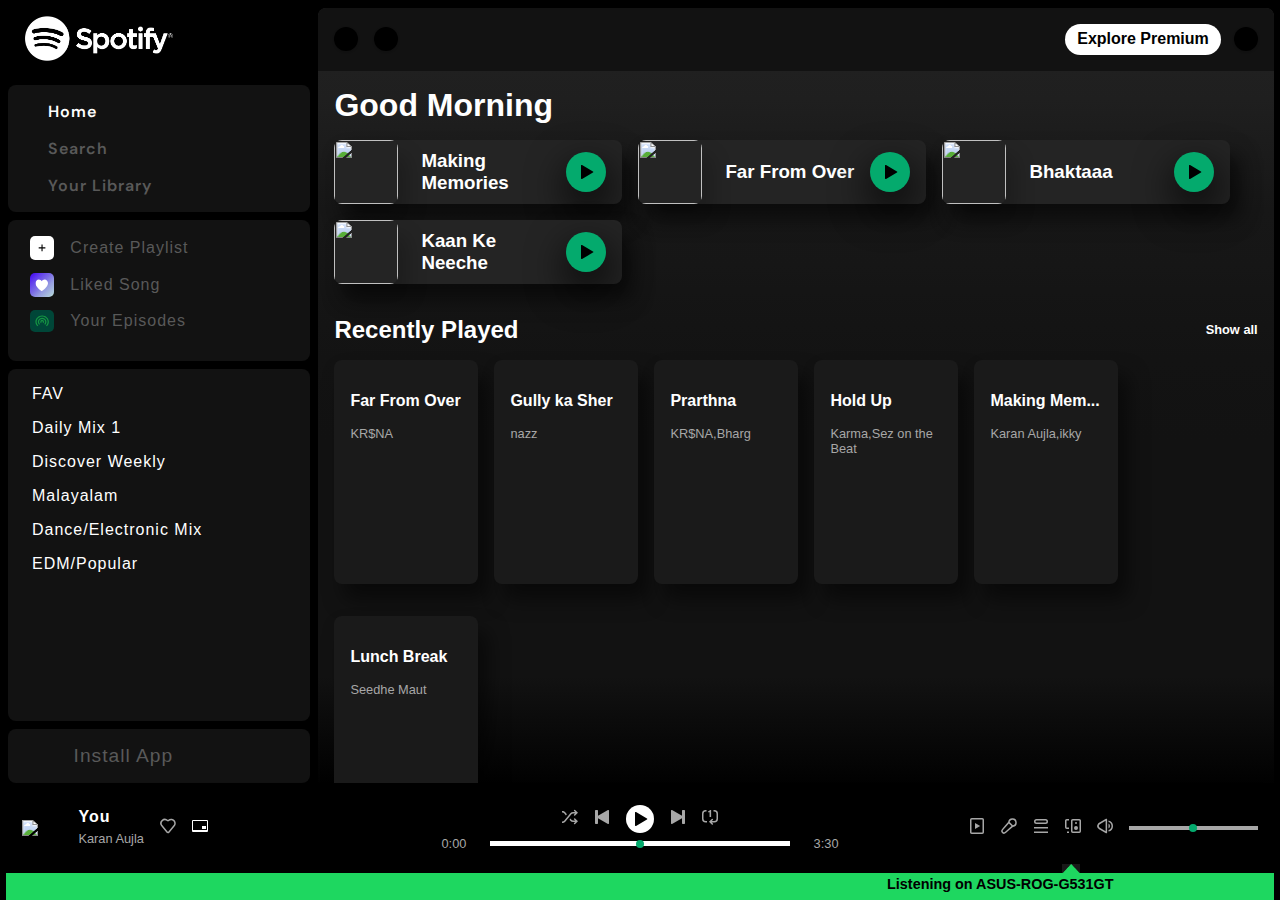
==== index.html @ 7aa8174a "Add files via upload" ====
<!DOCTYPE html>
<html lang="en">
  <head>
    <meta charset="UTF-8" />
    <meta name="viewport" content="width=device-width, initial-scale=1.0" />
    <title>Spotify</title>
    <link rel="stylesheet" href="style.css" />
    <link rel="shortcut icon" href="Spotify_icon.svg.png" type="image/x-icon" />
    <script
      src="https://kit.fontawesome.com/13fd0d938f.js"
      crossorigin="anonymous"
    ></script>
  </head>
  <body>
    <section id="spotify" class="spotify">
      <div class="sidebar">
        <div class="logo-header">
          <img src="Image/spotify_logo.png" alt="logo" class="img logo" />
        </div>

        <div class="box">
          <ul class="links">
            <li class="link">
              <a href="playlist.html"> <i class="fa-solid fa-house fa-xl"></i>home</a>
            </li>
            <li class="link search-link">
              <a href="playlist.html"
                ><i class="fa-solid fa-magnifying-glass fa-xl"></i>Search</a
              >
            </li>
            <li class="link search-link">
              <a href="playlist.html">
                <i class="fa-solid fa-book fa-xl"></i>Your Library</a
              >
            </li>
          </ul>
        </div>

        <div class="box">
          <ul class="links-box-2">
            <li class="link-box-2 search-link">
              <div class="icon-container white">
                <img src="Image/fi-ss-plus-small.svg" alt="" />
              </div>

              <a href="playlist.html">Create Playlist</a>
            </li>
            <li class="link-box-2 search-link">
              <div class="icon-container voilet">
                <img src="Image/fi-ss-heart.svg" alt="" />
              </div>
              <a href="playlist.html">liked song</a>
            </li>
            <li class="link-box-2 search-link">
              <div class="icon-container green">
                <img src="Image/episodes.svg" alt="" />
              </div>
              <a href="playlist.html">Your episodes</a>
            </li>
          </ul>
        </div>

        <div class="fav-container box">
          <div class="fav-content">
            <a href="playlist.html">FAV</a>
          </div>
          <div class="fav-content">
            <a href="playlist.html">Daily Mix 1</a>
          </div>
          <div class="fav-content">
            <a href="playlist.html">Discover Weekly</a>
          </div>
          <div class="fav-content">
            <a href="playlist.html">Malayalam</a>
          </div>
          <div class="fav-content">
            <a href="playlist.html">Dance/Electronic Mix</a>
          </div>
          <div class="fav-content">
            <a href="playlist.html">EDM/Popular</a>
          </div>
        </div>
        <div class=" box search-link">
          <button href="" class="menu">
            <img width="24px" src="./image/install.png" alt="" />

            Install App
          </button>
        </div>
      </div>
      <!-- side bar end -->

      <!-- hero section start -->
      <div class="hero">
        <div class="navbar">
          <div class="angle-icon">
            <button class="circle-btn btn cycle-btn-black">
              <i class="fa-solid fa-angle-left"></i>
            </button>
            <button class="circle-btn btn cycle-btn-black">
              <i class="fa-solid fa-angle-right"></i>
            </button>
          </div>
          <div class="user-container">
            <a href="playlist.html" class="content-btn explore"
              >Explore premium</a
            >
        
            <button class="circle-btn user-btn">
              
              <i class="fa-regular fa-user"></i>
            </button>
          </div>
        </div>
        <div class="scroll-container">
          <div class="container">
            <div class="first-card-header">
              <h2>Good Morning</h2>
            </div>
            <div class="first-card-container">
              <div class="first-card">
                <img
                  src="https://i.scdn.co/image/ab67616d0000b273bb25239324c4e16ae01fda36"
                  alt=""
                  class="first-card-img"
                />
                <h3>Making Memories</h3>
                <button class="first-card-btn">
                  <svg
                    fill="black"
                    role="img"
                    height="16"
                    width="16"
                    aria-hidden="true"
                    viewBox="0 0 16 16"
                    data-encore-id="icon"
                    class="Svg-sc-ytk21e-0 haNxPq"
                  >
                    <path
                      d="M3 1.713a.7.7 0 0 1 1.05-.607l10.89 6.288a.7.7 0 0 1 0 1.212L4.05 14.894A.7.7 0 0 1 3 14.288V1.713z"
                    ></path>
                  </svg>
                </button>
              </div>
              <div class="first-card">
                <img
                  src="https://i.scdn.co/image/ab67616d0000b273843596e5677ecc71fee1c340"
                  alt=""
                  class="first-card-img"
                />
                <h3>Far From Over</h3>
                <button class="first-card-btn">
                  <svg
                    fill="black"
                    role="img"
                    height="16"
                    width="16"
                    aria-hidden="true"
                    viewBox="0 0 16 16"
                    data-encore-id="icon"
                    class="Svg-sc-ytk21e-0 haNxPq"
                  >
                    <path
                      d="M3 1.713a.7.7 0 0 1 1.05-.607l10.89 6.288a.7.7 0 0 1 0 1.212L4.05 14.894A.7.7 0 0 1 3 14.288V1.713z"
                    ></path>
                  </svg>
                </button>
              </div>
              <div class="first-card">
                <img
                  src="	https://i.scdn.co/image/ab6761610000e5eb1a2c3546f7e454cb0cf90ec1"
                  alt=""
                  class="first-card-img"
                />
                <h3>Bhaktaaa</h3>
                <button class="first-card-btn">
                  <svg
                    fill="black"
                    role="img"
                    height="16"
                    width="16"
                    aria-hidden="true"
                    viewBox="0 0 16 16"
                    data-encore-id="icon"
                    class="Svg-sc-ytk21e-0 haNxPq"
                  >
                    <path
                      d="M3 1.713a.7.7 0 0 1 1.05-.607l10.89 6.288a.7.7 0 0 1 0 1.212L4.05 14.894A.7.7 0 0 1 3 14.288V1.713z"
                    ></path>
                  </svg>
                </button>
              </div>
              <div class="first-card">
                <img
                  src="https://i.scdn.co/image/ab67616d0000b273defc63c8c0517c687bd9982b"
                  alt=""
                  class="first-card-img"
                />
                <h3>Kaan Ke Neeche</h3>
                <button class="first-card-btn">
                  <svg
                    fill="black"
                    role="img"
                    height="16"
                    width="16"
                    aria-hidden="true"
                    viewBox="0 0 16 16"
                    data-encore-id="icon"
                    class="Svg-sc-ytk21e-0 haNxPq"
                  >
                    <path
                      d="M3 1.713a.7.7 0 0 1 1.05-.607l10.89 6.288a.7.7 0 0 1 0 1.212L4.05 14.894A.7.7 0 0 1 3 14.288V1.713z"
                    ></path>
                  </svg>
                </button>
              </div>
            </div>
          </div>

          <div class="container">
            <div class="card-header">
              <a href="playlist.html"><h2>Recently Played</h2></a>
              <a href="playlist.html" class="show-all">Show all</a>
            </div>
            <div class="card-container">
              <div class="card">
                <a href="playlist.html" class="play-hover-btn">
                  <svg
                    fill="black"
                    role="img"
                    height="16"
                    width="16"
                    aria-hidden="true"
                    viewBox="0 0 16 16"
                    data-encore-id="icon"
                    class="Svg-sc-ytk21e-0 haNxPq"
                  >
                    <path
                      d="M3 1.713a.7.7 0 0 1 1.05-.607l10.89 6.288a.7.7 0 0 1 0 1.212L4.05 14.894A.7.7 0 0 1 3 14.288V1.713z"
                    ></path>
                  </svg>
                </a>
                <img
                  src="https://i.scdn.co/image/ab67616d00001e02f0416c66a4b8f3309b6e2059"
                  alt=""
                  class="card-image"
                />
                <h3 class="card-title">Far From Over</h3>
                <p class="artist">KR$NA</p>
              </div>
              <div class="card">
                <button class="play-hover-btn">
                  <svg
                    fill="black"
                    role="img"
                    height="16"
                    width="16"
                    aria-hidden="true"
                    viewBox="0 0 16 16"
                    data-encore-id="icon"
                    class="Svg-sc-ytk21e-0 haNxPq"
                  >
                    <path
                      d="M3 1.713a.7.7 0 0 1 1.05-.607l10.89 6.288a.7.7 0 0 1 0 1.212L4.05 14.894A.7.7 0 0 1 3 14.288V1.713z"
                    ></path>
                  </svg>
                </button>
                <img
                  src="https://i.scdn.co/image/ab67616d00001e02fdae924ab30a9300c26ac56d"
                  alt=""
                  class="card-image"
                />
                <h2 class="card-title">Gully ka Sher</h2>
                <p class="artist">nazz</p>
              </div>
              <div class="card">
                <button class="play-hover-btn">
                  <svg
                    fill="black"
                    role="img"
                    height="16"
                    width="16"
                    aria-hidden="true"
                    viewBox="0 0 16 16"
                    data-encore-id="icon"
                    class="Svg-sc-ytk21e-0 haNxPq"
                  >
                    <path
                      d="M3 1.713a.7.7 0 0 1 1.05-.607l10.89 6.288a.7.7 0 0 1 0 1.212L4.05 14.894A.7.7 0 0 1 3 14.288V1.713z"
                    ></path>
                  </svg>
                </button>
                <img
                  src="https://i.scdn.co/image/ab67616d00001e02f0416c66a4b8f3309b6e2059"
                  alt=""
                  class="card-image"
                />
                <h3 class="card-title">Prarthna</h3>
                <p class="artist">KR$NA,Bharg</p>
              </div>
              <div class="card">
                <a href="playlist.html" class="play-hover-btn">
                  <svg
                    fill="black"
                    role="img"
                    height="16"
                    width="16"
                    aria-hidden="true"
                    viewBox="0 0 16 16"
                    data-encore-id="icon"
                    class="Svg-sc-ytk21e-0 haNxPq"
                  >
                    <path
                      d="M3 1.713a.7.7 0 0 1 1.05-.607l10.89 6.288a.7.7 0 0 1 0 1.212L4.05 14.894A.7.7 0 0 1 3 14.288V1.713z"
                    ></path>
                  </svg>
                </a>
                <img
                  src="https://i.scdn.co/image/ab67616d00001e024e6b056dbf4d0d8e2792f66f"
                  alt=""
                  class="card-image"
                />
                <h2 class="card-title">Hold Up</h2>
                <p class="artist">Karma,Sez on the Beat</p>
              </div>
              <div class="card">
                <button class="play-hover-btn">
                  <svg
                    fill="black"
                    role="img"
                    height="16"
                    width="16"
                    aria-hidden="true"
                    viewBox="0 0 16 16"
                    data-encore-id="icon"
                    class="Svg-sc-ytk21e-0 haNxPq"
                  >
                    <path
                      d="M3 1.713a.7.7 0 0 1 1.05-.607l10.89 6.288a.7.7 0 0 1 0 1.212L4.05 14.894A.7.7 0 0 1 3 14.288V1.713z"
                    ></path>
                  </svg>
                </button>
                <img
                  src="https://i.scdn.co/image/ab67616d00001e02bb25239324c4e16ae01fda36"
                  alt=""
                  class="card-image"
                />
                <h3 class="card-title">Making Mem...</h3>
                <p class="artist">Karan Aujla,ikky</p>
              </div>
              <div class="card">
                <a href="playlist.html" class="play-hover-btn">
                  <svg
                    fill="black"
                    role="img"
                    height="16"
                    width="16"
                    aria-hidden="true"
                    viewBox="0 0 16 16"
                    data-encore-id="icon"
                    class="Svg-sc-ytk21e-0 haNxPq"
                  >
                    <path
                      d="M3 1.713a.7.7 0 0 1 1.05-.607l10.89 6.288a.7.7 0 0 1 0 1.212L4.05 14.894A.7.7 0 0 1 3 14.288V1.713z"
                    ></path>
                  </svg>
                </a>
                <img
                  src="https://i.scdn.co/image/ab67616d00001e02b7b544e5241b69574edc814e"
                  alt=""
                  class="card-image"
                />
                <h3 class="card-title">Lunch Break</h3>
                <p class="artist">Seedhe Maut</p>
              </div>
            </div>
          </div>
          <div class="container">
            <div class="card-header">
              <a href="playlist.html"><h2>My Choice</h2></a>
              <a href="playlist.html" class="show-all">Show all</a>
            </div>
            <div class="card-container">
              <div class="card">
                <button class="play-hover-btn">
                  <svg
                    fill="black"
                    role="img"
                    height="16"
                    width="16"
                    aria-hidden="true"
                    viewBox="0 0 16 16"
                    data-encore-id="icon"
                    class="Svg-sc-ytk21e-0 haNxPq"
                  >
                    <path
                      d="M3 1.713a.7.7 0 0 1 1.05-.607l10.89 6.288a.7.7 0 0 1 0 1.212L4.05 14.894A.7.7 0 0 1 3 14.288V1.713z"
                    ></path>
                  </svg>
                </button>
                <img
                  src="https://i.scdn.co/image/ab67616d00001e02defc63c8c0517c687bd9982b"
                  alt=""
                  class="card-image"
                />
                <h2 class="card-title">Kann Ke Nee..</h2>
                <p class="artist">Bhaktaa</p>
              </div>
              <div class="card">
                <button class="play-hover-btn">
                  <svg
                    fill="black"
                    role="img"
                    height="16"
                    width="16"
                    aria-hidden="true"
                    viewBox="0 0 16 16"
                    data-encore-id="icon"
                    class="Svg-sc-ytk21e-0 haNxPq"
                  >
                    <path
                      d="M3 1.713a.7.7 0 0 1 1.05-.607l10.89 6.288a.7.7 0 0 1 0 1.212L4.05 14.894A.7.7 0 0 1 3 14.288V1.713z"
                    ></path>
                  </svg>
                </button>
                <img
                  src="	https://i.scdn.co/image/ab67616d00001e02ee878d700bcacfa6a74cf241"
                  alt=""
                  class="card-image"
                />
                <h2 class="card-title">SUPERVILLIAN</h2>
                <p class="artist">Gravity,Outfly</p>
              </div>
              <div class="card">
                <button class="play-hover-btn">
                  <svg
                    fill="black"
                    role="img"
                    height="16"
                    width="16"
                    aria-hidden="true"
                    viewBox="0 0 16 16"
                    data-encore-id="icon"
                    class="Svg-sc-ytk21e-0 haNxPq"
                  >
                    <path
                      d="M3 1.713a.7.7 0 0 1 1.05-.607l10.89 6.288a.7.7 0 0 1 0 1.212L4.05 14.894A.7.7 0 0 1 3 14.288V1.713z"
                    ></path>
                  </svg>
                </button>
                <img
                  src="https://i.scdn.co/image/ab67616d00001e024e6b056dbf4d0d8e2792f66f"
                  alt=""
                  class="card-image"
                />
                <h2 class="card-title">Hold Up</h2>
                <p class="artist">Karma,Sez on the Beat</p>
              </div>
              <div class="card">
                <button class="play-hover-btn">
                  <svg
                    fill="black"
                    role="img"
                    height="16"
                    width="16"
                    aria-hidden="true"
                    viewBox="0 0 16 16"
                    data-encore-id="icon"
                    class="Svg-sc-ytk21e-0 haNxPq"
                  >
                    <path
                      d="M3 1.713a.7.7 0 0 1 1.05-.607l10.89 6.288a.7.7 0 0 1 0 1.212L4.05 14.894A.7.7 0 0 1 3 14.288V1.713z"
                    ></path>
                  </svg>
                </button>
                <img
                  src="https://i.scdn.co/image/ab67616d00001e02bfea145dbba34d40ab4caa60"
                  alt=""
                  class="card-image"
                />
                <h2 class="card-title">Chemical Re..</h2>
                <p class="artist">Bella</p>
              </div>
              <div class="card">
                <button class="play-hover-btn">
                  <svg
                    fill="black"
                    role="img"
                    height="16"
                    width="16"
                    aria-hidden="true"
                    viewBox="0 0 16 16"
                    data-encore-id="icon"
                    class="Svg-sc-ytk21e-0 haNxPq"
                  >
                    <path
                      d="M3 1.713a.7.7 0 0 1 1.05-.607l10.89 6.288a.7.7 0 0 1 0 1.212L4.05 14.894A.7.7 0 0 1 3 14.288V1.713z"
                    ></path>
                  </svg>
                </button>
                <img
                  src="https://i.scdn.co/image/ab67616d00001e02fdae924ab30a9300c26ac56d"
                  alt=""
                  class="card-image"
                />
                <h2 class="card-title">Gully ka Sher</h2>
                <p class="artist">nazz</p>
              </div>

              <div class="card">
                <button class="play-hover-btn">
                  <svg
                    fill="black"
                    role="img"
                    height="16"
                    width="16"
                    aria-hidden="true"
                    viewBox="0 0 16 16"
                    data-encore-id="icon"
                    class="Svg-sc-ytk21e-0 haNxPq"
                  >
                    <path
                      d="M3 1.713a.7.7 0 0 1 1.05-.607l10.89 6.288a.7.7 0 0 1 0 1.212L4.05 14.894A.7.7 0 0 1 3 14.288V1.713z"
                    ></path>
                  </svg>
                </button>
                <img
                  src="https://i.scdn.co/image/ab67616d00001e02ad8be5758faca40ff7eb7083"
                  alt=""
                  class="card-image"
                />
                <h2 class="card-title">Kalakaar</h2>
                <p class="artist">J Trix, Subspace</p>
              </div>
            </div>
          </div>
          <div class="container">
            <div class="card-header">
              <a href="playlist.html"><h2>Sound of India</h2></a>
              <a href="playlist.html" class="show-all">Show all</a>
            </div>
            <div class="card-container">
              <div class="card">
                <button class="play-hover-btn">
                  <svg
                    fill="black"
                    role="img"
                    height="16"
                    width="16"
                    aria-hidden="true"
                    viewBox="0 0 16 16"
                    data-encore-id="icon"
                    class="Svg-sc-ytk21e-0 haNxPq"
                  >
                    <path
                      d="M3 1.713a.7.7 0 0 1 1.05-.607l10.89 6.288a.7.7 0 0 1 0 1.212L4.05 14.894A.7.7 0 0 1 3 14.288V1.713z"
                    ></path>
                  </svg>
                </button>
                <img
                  src="	https://i.scdn.co/image/ab67706c0000da8436ea3a15c04a4b0821958ceb"
                  alt=""
                  class="card-image"
                />
                <h2 class="card-title">The Sound..</h2>
                <p class="artist">song unites</p>
              </div>
              <div class="card">
                <button class="play-hover-btn">
                  <svg
                    fill="black"
                    role="img"
                    height="16"
                    width="16"
                    aria-hidden="true"
                    viewBox="0 0 16 16"
                    data-encore-id="icon"
                    class="Svg-sc-ytk21e-0 haNxPq"
                  >
                    <path
                      d="M3 1.713a.7.7 0 0 1 1.05-.607l10.89 6.288a.7.7 0 0 1 0 1.212L4.05 14.894A.7.7 0 0 1 3 14.288V1.713z"
                    ></path>
                  </svg>
                </button>
                <img
                  src="https://i.scdn.co/image/ab67706c0000da84ca51e0b1b2526295415ea0f7"
                  alt=""
                  class="card-image"
                />
                <h2 class="card-title">The Sound..</h2>
                <p class="artist">song unites</p>
              </div>
              <div class="card">
                <button class="play-hover-btn">
                  <svg
                    fill="black"
                    role="img"
                    height="16"
                    width="16"
                    aria-hidden="true"
                    viewBox="0 0 16 16"
                    data-encore-id="icon"
                    class="Svg-sc-ytk21e-0 haNxPq"
                  >
                    <path
                      d="M3 1.713a.7.7 0 0 1 1.05-.607l10.89 6.288a.7.7 0 0 1 0 1.212L4.05 14.894A.7.7 0 0 1 3 14.288V1.713z"
                    ></path>
                  </svg>
                </button>
                <img
                  src="https://i.scdn.co/image/ab67706c0000da84fdad3548d41af616a7e8d64c"
                  alt=""
                  class="card-image"
                />
                <h2 class="card-title">The Sound..</h2>
                <p class="artist">song unites</p>
              </div>
              <div class="card">
                <button class="play-hover-btn">
                  <svg
                    fill="black"
                    role="img"
                    height="16"
                    width="16"
                    aria-hidden="true"
                    viewBox="0 0 16 16"
                    data-encore-id="icon"
                    class="Svg-sc-ytk21e-0 haNxPq"
                  >
                    <path
                      d="M3 1.713a.7.7 0 0 1 1.05-.607l10.89 6.288a.7.7 0 0 1 0 1.212L4.05 14.894A.7.7 0 0 1 3 14.288V1.713z"
                    ></path>
                  </svg>
                </button>
                <img
                  src="	https://i.scdn.co/image/ab67706c0000da84d8f01d1da427744c3c74172d"
                  alt=""
                  class="card-image"
                />
                <h2 class="card-title">The Sound..</h2>
                <p class="artist">song unites</p>
              </div>
            </div>
          </div>
          <div class="container">
            <div class="card-header">
              <a href="playlist.html"><h2>Made for You</h2></a>
              <a href="playlist.html" class="show-all">Show all</a>
            </div>
            <div class="card-container">
              <div class="card">
                <button class="play-hover-btn">
                  <svg
                    fill="black"
                    role="img"
                    height="16"
                    width="16"
                    aria-hidden="true"
                    viewBox="0 0 16 16"
                    data-encore-id="icon"
                    class="Svg-sc-ytk21e-0 haNxPq"
                  >
                    <path
                      d="M3 1.713a.7.7 0 0 1 1.05-.607l10.89 6.288a.7.7 0 0 1 0 1.212L4.05 14.894A.7.7 0 0 1 3 14.288V1.713z"
                    ></path>
                  </svg>
                </button>
                <img
                  src="https://i.scdn.co/image/ab67616d00001e02defc63c8c0517c687bd9982b"
                  alt=""
                  class="card-image"
                />
                <h2 class="card-title">Kann Ke Nee..</h2>
                <p class="artist">Bhaktaa</p>
              </div>
              <div class="card">
                <button class="play-hover-btn">
                  <svg
                    fill="black"
                    role="img"
                    height="16"
                    width="16"
                    aria-hidden="true"
                    viewBox="0 0 16 16"
                    data-encore-id="icon"
                    class="Svg-sc-ytk21e-0 haNxPq"
                  >
                    <path
                      d="M3 1.713a.7.7 0 0 1 1.05-.607l10.89 6.288a.7.7 0 0 1 0 1.212L4.05 14.894A.7.7 0 0 1 3 14.288V1.713z"
                    ></path>
                  </svg>
                </button>
                <img
                  src="	https://i.scdn.co/image/ab67616d00001e02ee878d700bcacfa6a74cf241"
                  alt=""
                  class="card-image"
                />
                <h2 class="card-title">SUPERVILLIAN</h2>
                <p class="artist">Gravity,Outfly</p>
              </div>
              <div class="card">
                <button class="play-hover-btn">
                  <svg
                    fill="black"
                    role="img"
                    height="16"
                    width="16"
                    aria-hidden="true"
                    viewBox="0 0 16 16"
                    data-encore-id="icon"
                    class="Svg-sc-ytk21e-0 haNxPq"
                  >
                    <path
                      d="M3 1.713a.7.7 0 0 1 1.05-.607l10.89 6.288a.7.7 0 0 1 0 1.212L4.05 14.894A.7.7 0 0 1 3 14.288V1.713z"
                    ></path>
                  </svg>
                </button>
                <img
                  src="https://i.scdn.co/image/ab67616d00001e024e6b056dbf4d0d8e2792f66f"
                  alt=""
                  class="card-image"
                />
                <h2 class="card-title">Hold Up</h2>
                <p class="artist">Karma,Sez on the Beat</p>
              </div>
              <div class="card">
                <button class="play-hover-btn">
                  <svg
                    fill="black"
                    role="img"
                    height="16"
                    width="16"
                    aria-hidden="true"
                    viewBox="0 0 16 16"
                    data-encore-id="icon"
                    class="Svg-sc-ytk21e-0 haNxPq"
                  >
                    <path
                      d="M3 1.713a.7.7 0 0 1 1.05-.607l10.89 6.288a.7.7 0 0 1 0 1.212L4.05 14.894A.7.7 0 0 1 3 14.288V1.713z"
                    ></path>
                  </svg>
                </button>
                <img
                  src="https://i.scdn.co/image/ab67616d00001e02bfea145dbba34d40ab4caa60"
                  alt=""
                  class="card-image"
                />
                <h2 class="card-title">Chemical Re..</h2>
                <p class="artist">Bella</p>
              </div>
              <div class="card">
                <button class="play-hover-btn">
                  <svg
                    fill="black"
                    role="img"
                    height="16"
                    width="16"
                    aria-hidden="true"
                    viewBox="0 0 16 16"
                    data-encore-id="icon"
                    class="Svg-sc-ytk21e-0 haNxPq"
                  >
                    <path
                      d="M3 1.713a.7.7 0 0 1 1.05-.607l10.89 6.288a.7.7 0 0 1 0 1.212L4.05 14.894A.7.7 0 0 1 3 14.288V1.713z"
                    ></path>
                  </svg>
                </button>
                <img
                  src="https://i.scdn.co/image/ab67616d00001e02fdae924ab30a9300c26ac56d"
                  alt=""
                  class="card-image"
                />
                <h2 class="card-title">Gully ka Sher</h2>
                <p class="artist">nazz</p>
              </div>

              <div class="card">
                <button class="play-hover-btn">
                  <svg
                    fill="black"
                    role="img"
                    height="16"
                    width="16"
                    aria-hidden="true"
                    viewBox="0 0 16 16"
                    data-encore-id="icon"
                    class="Svg-sc-ytk21e-0 haNxPq"
                  >
                    <path
                      d="M3 1.713a.7.7 0 0 1 1.05-.607l10.89 6.288a.7.7 0 0 1 0 1.212L4.05 14.894A.7.7 0 0 1 3 14.288V1.713z"
                    ></path>
                  </svg>
                </button>
                <img
                  src="https://i.scdn.co/image/ab67616d00001e02ad8be5758faca40ff7eb7083"
                  alt=""
                  class="card-image"
                />
                <h2 class="card-title">Kalakaar</h2>
                <p class="artist">J Trix, Subspace</p>
              </div>
            </div>
          </div>
          <div class="container">
            <div class="card-header">
              <a href="playlist.html"><h2>Episodes for you</h2></a>
              <a href="playlist.html" class="show-all">Show all</a>
            </div>
            <div class="card-container">
              <div class="card">
                <button class="play-hover-btn">
                  <svg
                    fill="black"
                    role="img"
                    height="16"
                    width="16"
                    aria-hidden="true"
                    viewBox="0 0 16 16"
                    data-encore-id="icon"
                    class="Svg-sc-ytk21e-0 haNxPq"
                  >
                    <path
                      d="M3 1.713a.7.7 0 0 1 1.05-.607l10.89 6.288a.7.7 0 0 1 0 1.212L4.05 14.894A.7.7 0 0 1 3 14.288V1.713z"
                    ></path>
                  </svg>
                </button>
                <img
                  src="https://i.scdn.co/image/ab67656300005f1fbdd7c8b8824119b06c42ca63"
                  alt=""
                  class="card-image"
                />
                <h2 class="card-title">SHRIMAD BH..</h2>
                <p class="artist">Jul 2021</p>
              </div>
              <div class="card">
                <button class="play-hover-btn">
                  <svg
                    fill="black"
                    role="img"
                    height="16"
                    width="16"
                    aria-hidden="true"
                    viewBox="0 0 16 16"
                    data-encore-id="icon"
                    class="Svg-sc-ytk21e-0 haNxPq"
                  >
                    <path
                      d="M3 1.713a.7.7 0 0 1 1.05-.607l10.89 6.288a.7.7 0 0 1 0 1.212L4.05 14.894A.7.7 0 0 1 3 14.288V1.713z"
                    ></path>
                  </svg>
                </button>
                <img
                  src="https://i.scdn.co/image/ab67656300005f1f36dbb0b2d65004488fcc322f"
                  alt=""
                  class="card-image"
                />
                <h2 class="card-title">MAHABHARAT..</h2>
                <p class="artist">Jul 2021</p>
              </div>
              <div class="card">
                <button class="play-hover-btn">
                  <svg
                    fill="black"
                    role="img"
                    height="16"
                    width="16"
                    aria-hidden="true"
                    viewBox="0 0 16 16"
                    data-encore-id="icon"
                    class="Svg-sc-ytk21e-0 haNxPq"
                  >
                    <path
                      d="M3 1.713a.7.7 0 0 1 1.05-.607l10.89 6.288a.7.7 0 0 1 0 1.212L4.05 14.894A.7.7 0 0 1 3 14.288V1.713z"
                    ></path>
                  </svg>
                </button>
                <img
                  src="	https://i.scdn.co/image/ab67656300005f1ff1673ed0ad264b0914cf3f7d"
                  alt=""
                  class="card-image"
                />
                <h2 class="card-title">BHAGVAT GE..</h2>
                <p class="artist">Jul 2021</p>
              </div>
              <div class="card">
                <button class="play-hover-btn">
                  <svg
                    fill="black"
                    role="img"
                    height="16"
                    width="16"
                    aria-hidden="true"
                    viewBox="0 0 16 16"
                    data-encore-id="icon"
                    class="Svg-sc-ytk21e-0 haNxPq"
                  >
                    <path
                      d="M3 1.713a.7.7 0 0 1 1.05-.607l10.89 6.288a.7.7 0 0 1 0 1.212L4.05 14.894A.7.7 0 0 1 3 14.288V1.713z"
                    ></path>
                  </svg>
                </button>
                <img
                  src="https://i.scdn.co/image/ab67656300005f1fe473fa1c42abe77c744027d1"
                  alt=""
                  class="card-image"
                />
                <h2 class="card-title">EKANTRIK..</h2>
                <p class="artist">Jul 2021</p>
              </div>
              <div class="card">
                <button class="play-hover-btn">
                  <svg
                    fill="black"
                    role="img"
                    height="16"
                    width="16"
                    aria-hidden="true"
                    viewBox="0 0 16 16"
                    data-encore-id="icon"
                    class="Svg-sc-ytk21e-0 haNxPq"
                  >
                    <path
                      d="M3 1.713a.7.7 0 0 1 1.05-.607l10.89 6.288a.7.7 0 0 1 0 1.212L4.05 14.894A.7.7 0 0 1 3 14.288V1.713z"
                    ></path>
                  </svg>
                </button>
                <img
                  src="https://i.scdn.co/image/ab67656300005f1f111f682e3535560f86a8eaa3"
                  alt=""
                  class="card-image"
                />
                <h2 class="card-title">THE EAST IN..</h2>
                <p class="artist">Jul 2021</p>
              </div>
              <div class="card">
                <button class="play-hover-btn">
                  <svg
                    fill="black"
                    role="img"
                    height="16"
                    width="16"
                    aria-hidden="true"
                    viewBox="0 0 16 16"
                    data-encore-id="icon"
                    class="Svg-sc-ytk21e-0 haNxPq"
                  >
                    <path
                      d="M3 1.713a.7.7 0 0 1 1.05-.607l10.89 6.288a.7.7 0 0 1 0 1.212L4.05 14.894A.7.7 0 0 1 3 14.288V1.713z"
                    ></path>
                  </svg>
                </button>
                <img
                  src="https://i.scdn.co/image/ab67656300005f1fbdd7c8b8824119b06c42ca63"
                  alt=""
                  class="card-image"
                />
                <h2 class="card-title">#2018 NEW..</h2>
                <p class="artist">Jul 2021</p>
              </div>
            </div>
          </div>
          <div class="container">
            <div class="card-header">
              <a href="playlist.html"><h2>Top Featured Playlist</h2></a>
              <a href="playlist.html" class="show-all">Show all</a>
            </div>
            <div class="card-container">
              <div class="card">
                <button class="play-hover-btn">
                  <svg
                    fill="black"
                    role="img"
                    height="16"
                    width="16"
                    aria-hidden="true"
                    viewBox="0 0 16 16"
                    data-encore-id="icon"
                    class="Svg-sc-ytk21e-0 haNxPq"
                  >
                    <path
                      d="M3 1.713a.7.7 0 0 1 1.05-.607l10.89 6.288a.7.7 0 0 1 0 1.212L4.05 14.894A.7.7 0 0 1 3 14.288V1.713z"
                    ></path>
                  </svg>
                </button>
                <img
                  src="https://charts-images.scdn.co/assets/locale_en/regional/weekly/region_global_default.jpg"
                  alt=""
                  class="card-image"
                />
                <h2 class="card-title">Top Songs-Gl..</h2>
                <p class="artist">Weekly update</p>
              </div>
              <div class="card">
                <button class="play-hover-btn">
                  <svg
                    fill="black"
                    role="img"
                    height="16"
                    width="16"
                    aria-hidden="true"
                    viewBox="0 0 16 16"
                    data-encore-id="icon"
                    class="Svg-sc-ytk21e-0 haNxPq"
                  >
                    <path
                      d="M3 1.713a.7.7 0 0 1 1.05-.607l10.89 6.288a.7.7 0 0 1 0 1.212L4.05 14.894A.7.7 0 0 1 3 14.288V1.713z"
                    ></path>
                  </svg>
                </button>
                <img
                  src="	https://charts-images.scdn.co/assets/locale_en/regional/weekly/region_in_default.jpg"
                  alt=""
                  class="card-image"
                />
                <h2 class="card-title">Top Songs In..</h2>
                <p class="artist">Weekly updates</p>
              </div>
              <div class="card">
                <button class="play-hover-btn">
                  <svg
                    fill="black"
                    role="img"
                    height="16"
                    width="16"
                    aria-hidden="true"
                    viewBox="0 0 16 16"
                    data-encore-id="icon"
                    class="Svg-sc-ytk21e-0 haNxPq"
                  >
                    <path
                      d="M3 1.713a.7.7 0 0 1 1.05-.607l10.89 6.288a.7.7 0 0 1 0 1.212L4.05 14.894A.7.7 0 0 1 3 14.288V1.713z"
                    ></path>
                  </svg>
                </button>
                <img
                  src="https://charts-images.scdn.co/assets/locale_en/regional/daily/region_global_default.jpg"
                  alt=""
                  class="card-image"
                />
                <h2 class="card-title">Top-50-GL..</h2>
                <p class="artist">Weekly updates</p>
              </div>
              <div class="card">
                <button class="play-hover-btn">
                  <svg
                    fill="black"
                    role="img"
                    height="16"
                    width="16"
                    aria-hidden="true"
                    viewBox="0 0 16 16"
                    data-encore-id="icon"
                    class="Svg-sc-ytk21e-0 haNxPq"
                  >
                    <path
                      d="M3 1.713a.7.7 0 0 1 1.05-.607l10.89 6.288a.7.7 0 0 1 0 1.212L4.05 14.894A.7.7 0 0 1 3 14.288V1.713z"
                    ></path>
                  </svg>
                </button>
                <img
                  src="https://charts-images.scdn.co/assets/locale_en/regional/daily/region_in_default.jpg"
                  alt=""
                  class="card-image"
                />
                <h2 class="card-title">Top India..</h2>
                <p class="artist">Weekly updates</p>
              </div>
              <div class="card">
                <button class="play-hover-btn">
                  <svg
                    fill="black"
                    role="img"
                    height="16"
                    width="16"
                    aria-hidden="true"
                    viewBox="0 0 16 16"
                    data-encore-id="icon"
                    class="Svg-sc-ytk21e-0 haNxPq"
                  >
                    <path
                      d="M3 1.713a.7.7 0 0 1 1.05-.607l10.89 6.288a.7.7 0 0 1 0 1.212L4.05 14.894A.7.7 0 0 1 3 14.288V1.713z"
                    ></path>
                  </svg>
                </button>
                <img
                  src="https://charts-images.scdn.co/assets/locale_en/viral/daily/region_global_default.jpg"
                  alt=""
                  class="card-image"
                />
                <h2 class="card-title">Viral 50</h2>
                <p class="artist">weekly update</p>
              </div>

              <div class="card">
                <button class="play-hover-btn">
                  <svg
                    fill="black"
                    role="img"
                    height="16"
                    width="16"
                    aria-hidden="true"
                    viewBox="0 0 16 16"
                    data-encore-id="icon"
                    class="Svg-sc-ytk21e-0 haNxPq"
                  >
                    <path
                      d="M3 1.713a.7.7 0 0 1 1.05-.607l10.89 6.288a.7.7 0 0 1 0 1.212L4.05 14.894A.7.7 0 0 1 3 14.288V1.713z"
                    ></path>
                  </svg>
                </button>
                <img
                  src="https://charts-images.scdn.co/assets/locale_en/viral/daily/region_in_default.jpg"
                  alt=""
                  class="card-image"
                />
                <h2 class="card-title">Viral-india</h2>
                <p class="artist">Weekly updates</p>
              </div>
            </div>
          </div>

          <footer id="footer">
            <div class="about-container">
              <div class="foot-container">
                <h5>Company</h5>
                <a href="playlist.html">About</a>
                <a href="playlist.html">Jobs</a>
                <a href="playlist.html">For the Records</a>
              </div>
              <div class="foot-container">
                <h5>Communities</h5>
                <a href="playlist.html">For artist</a>
                <a href="playlist.html">Developer</a>
                <a href="playlist.html">Advertising</a>
                <a href="playlist.html">investors</a>
                <a href="playlist.html">Vendors</a>
              </div>
              <div class="foot-container">
                <h5>Useful links</h5>
                <a href="">Supports</a>
                <a href="playlist.html">Free mobile App</a>
              </div>
            </div>

            <div class="link-container">
              <a href="https://instagram.com/spotify" class="circle-btn btn link-btn">
                <i class="fa-brands fa-instagram"></i>
              </a>
              <a href="https://twitter.com/spotify" class="circle-btn btn link-btn">
                <i class="fa-brands fa-x-twitter"></i>
              </a>
              <a href="https://www.facebook.com/Spotify" class="circle-btn btn link-btn">
                <i class="fa-brands fa-facebook"></i>
              </a>
            </div>
          </footer>
          <hr />
          <div class="cookies">
            <div class="footer-link">
              <a href="">Legal</a>
              <a href="playlist.html">privacy Center</a>
              <a href="playlist.html">privacy Policy</a>
              <a href="playlist.html">Cookies</a>
              <a href="playlist.html">About Ads</a>
              <a href="playlist.html">Accessibility</a>
            </div>

            <div class="copyright">© 2023 Spotify AB</div>
          </div>
        </div>

      </div>
    </section>

    <div class="responsive-player">
      <div class="player">
        <div class="song-detail">
          <div class="current-playing-image">
            <img
              src="https://i.scdn.co/image/ab67616d00004851bb25239324c4e16ae01fda36"
            />
            <button class="circle-btn album-btn">
              <i class="fa-solid fa-angle-right"></i>
            </button>
          </div>
          <div class="cur-song">
            <h4>you</h4>
            <p>Karan Aujla</p>
          </div>

          <div class="cur-song-icon">
            <span>
              <svg
                role="img"
                height="16"
                width="16"
                aria-hidden="true"
                viewBox="0 0 16 16"
                data-encore-id="icon"
                class="Svg-sc-ytk21e-0 haNxPq"
                fill="white"
              >
                <path
                  d="M1.69 2A4.582 4.582 0 0 1 8 2.023 4.583 4.583 0 0 1 11.88.817h.002a4.618 4.618 0 0 1 3.782 3.65v.003a4.543 4.543 0 0 1-1.011 3.84L9.35 14.629a1.765 1.765 0 0 1-2.093.464 1.762 1.762 0 0 1-.605-.463L1.348 8.309A4.582 4.582 0 0 1 1.689 2zm3.158.252A3.082 3.082 0 0 0 2.49 7.337l.005.005L7.8 13.664a.264.264 0 0 0 .311.069.262.262 0 0 0 .09-.069l5.312-6.33a3.043 3.043 0 0 0 .68-2.573 3.118 3.118 0 0 0-2.551-2.463 3.079 3.079 0 0 0-2.612.816l-.007.007a1.501 1.501 0 0 1-2.045 0l-.009-.008a3.082 3.082 0 0 0-2.121-.861z"
                ></path>
              </svg>
            </span>
            <span class="d-none-r">
              <svg width="16" height="16" xmlns="http://www.w3.org/2000/svg">
                <g fill="currentColor" fill-rule="evenodd">
                  <path
                    d="M1 3v9h14V3H1zm0-1h14a1 1 0 0 1 1 1v10a1 1 0 0 1-1 1H1a1 1 0 0 1-1-1V3a1 1 0 0 1 1-1z"
                    fill-rule="nonzero"
                  ></path>
                  <path d="M10 8h4v3h-4z"></path>
                </g>
              </svg>
            </span>
          </div>
        </div>

        <div class="player-fun">
          <div class="play-pause">
            <button class="suffle d-none-r">
              <svg
                role="img"
                height="16"
                width="16"
                aria-hidden="true"
                viewBox="0 0 16 16"
                data-encore-id="icon"
                class="Svg-sc-ytk21e-0 haNxPq"
              >
                <path
                  d="M13.151.922a.75.75 0 1 0-1.06 1.06L13.109 3H11.16a3.75 3.75 0 0 0-2.873 1.34l-6.173 7.356A2.25 2.25 0 0 1 .39 12.5H0V14h.391a3.75 3.75 0 0 0 2.873-1.34l6.173-7.356a2.25 2.25 0 0 1 1.724-.804h1.947l-1.017 1.018a.75.75 0 0 0 1.06 1.06L15.98 3.75 13.15.922zM.391 3.5H0V2h.391c1.109 0 2.16.49 2.873 1.34L4.89 5.277l-.979 1.167-1.796-2.14A2.25 2.25 0 0 0 .39 3.5z"
                ></path>
                <path
                  d="m7.5 10.723.98-1.167.957 1.14a2.25 2.25 0 0 0 1.724.804h1.947l-1.017-1.018a.75.75 0 1 1 1.06-1.06l2.829 2.828-2.829 2.828a.75.75 0 1 1-1.06-1.06L13.109 13H11.16a3.75 3.75 0 0 1-2.873-1.34l-.787-.938z"
                ></path>
              </svg>
            </button>
            <button class="prev d-none-r">
              <svg
                role="img"
                height="16"
                width="16"
                aria-hidden="true"
                viewBox="0 0 16 16"
                data-encore-id="icon"
                class="Svg-sc-ytk21e-0 haNxPq"
              >
                <path
                  d="M3.3 1a.7.7 0 0 1 .7.7v5.15l9.95-5.744a.7.7 0 0 1 1.05.606v12.575a.7.7 0 0 1-1.05.607L4 9.149V14.3a.7.7 0 0 1-.7.7H1.7a.7.7 0 0 1-.7-.7V1.7a.7.7 0 0 1 .7-.7h1.6z"
                ></path>
              </svg>
            </button>
            <button class="play">
              <svg
                role="img"
                height="16"
                width="16"
                aria-hidden="true"
                viewBox="0 0 16 16"
                data-encore-id="icon"
                class="Svg-sc-ytk21e-0 haNxPq"
              >
                <path
                  d="M3 1.713a.7.7 0 0 1 1.05-.607l10.89 6.288a.7.7 0 0 1 0 1.212L4.05 14.894A.7.7 0 0 1 3 14.288V1.713z"
                ></path>
              </svg>
            </button>
            <button class="next d-none-r">
              <svg
                role="img"
                height="16"
                width="16"
                aria-hidden="true"
                viewBox="0 0 16 16"
                data-encore-id="icon"
                class="Svg-sc-ytk21e-0 haNxPq"
              >
                <path
                  d="M12.7 1a.7.7 0 0 0-.7.7v5.15L2.05 1.107A.7.7 0 0 0 1 1.712v12.575a.7.7 0 0 0 1.05.607L12 9.149V14.3a.7.7 0 0 0 .7.7h1.6a.7.7 0 0 0 .7-.7V1.7a.7.7 0 0 0-.7-.7h-1.6z"
                ></path>
              </svg>
            </button>
            <button class="repeat d-none-r">
              <svg
                role="img"
                height="16"
                width="16"
                aria-hidden="true"
                viewBox="0 0 16 16"
                data-encore-id="icon"
                class="Svg-sc-ytk21e-0 haNxPq"
              >
                <path
                  d="M0 4.75A3.75 3.75 0 0 1 3.75 1h.75v1.5h-.75A2.25 2.25 0 0 0 1.5 4.75v5A2.25 2.25 0 0 0 3.75 12H5v1.5H3.75A3.75 3.75 0 0 1 0 9.75v-5zM12.25 2.5h-.75V1h.75A3.75 3.75 0 0 1 16 4.75v5a3.75 3.75 0 0 1-3.75 3.75H9.81l1.018 1.018a.75.75 0 1 1-1.06 1.06L6.939 12.75l2.829-2.828a.75.75 0 1 1 1.06 1.06L9.811 12h2.439a2.25 2.25 0 0 0 2.25-2.25v-5a2.25 2.25 0 0 0-2.25-2.25z"
                ></path>
                <path
                  d="M9.12 8V1H7.787c-.128.72-.76 1.293-1.787 1.313V3.36h1.57V8h1.55z"
                ></path>
              </svg>
            </button>
          </div>
          <div class="play-time d-none-r">
            <p>0:00</p>
            <input type="range" class="time-range" />
            <p>3:30</p>
          </div>
        </div>

        <div class="extra-fun d-none-r">
          <span>
            <svg
              role="img"
              height="16"
              width="16"
              aria-hidden="true"
              viewBox="0 0 16 16"
              data-encore-id="icon"
              class="Svg-sc-ytk21e-0 haNxPq"
            >
              <path d="M11.196 8 6 5v6l5.196-3z"></path>
              <path
                d="M15.002 1.75A1.75 1.75 0 0 0 13.252 0h-10.5a1.75 1.75 0 0 0-1.75 1.75v12.5c0 .966.783 1.75 1.75 1.75h10.5a1.75 1.75 0 0 0 1.75-1.75V1.75zm-1.75-.25a.25.25 0 0 1 .25.25v12.5a.25.25 0 0 1-.25.25h-10.5a.25.25 0 0 1-.25-.25V1.75a.25.25 0 0 1 .25-.25h10.5z"
              ></path>
            </svg>
          </span>
          <span>
            <svg
              role="img"
              height="16"
              width="16"
              aria-hidden="true"
              viewBox="0 0 16 16"
              data-encore-id="icon"
              class="Svg-sc-ytk21e-0 haNxPq"
            >
              <path
                d="M13.426 2.574a2.831 2.831 0 0 0-4.797 1.55l3.247 3.247a2.831 2.831 0 0 0 1.55-4.797zM10.5 8.118l-2.619-2.62A63303.13 63303.13 0 0 0 4.74 9.075L2.065 12.12a1.287 1.287 0 0 0 1.816 1.816l3.06-2.688 3.56-3.129zM7.12 4.094a4.331 4.331 0 1 1 4.786 4.786l-3.974 3.493-3.06 2.689a2.787 2.787 0 0 1-3.933-3.933l2.676-3.045 3.505-3.99z"
              ></path>
            </svg>
          </span>
          <span>
            <svg
              role="img"
              height="16"
              width="16"
              aria-hidden="true"
              viewBox="0 0 16 16"
              data-encore-id="icon"
              class="Svg-sc-ytk21e-0 haNxPq"
            >
              <path
                d="M15 15H1v-1.5h14V15zm0-4.5H1V9h14v1.5zm-14-7A2.5 2.5 0 0 1 3.5 1h9a2.5 2.5 0 0 1 0 5h-9A2.5 2.5 0 0 1 1 3.5zm2.5-1a1 1 0 0 0 0 2h9a1 1 0 1 0 0-2h-9z"
              ></path>
            </svg>
          </span>
          <span>
            <svg
              role="presentation"
              height="16"
              width="16"
              aria-hidden="true"
              class="Svg-sc-ytk21e-0 haNxPq"
              viewBox="0 0 16 16"
              data-encore-id="icon"
            >
              <path
                d="M6 2.75C6 1.784 6.784 1 7.75 1h6.5c.966 0 1.75.784 1.75 1.75v10.5A1.75 1.75 0 0 1 14.25 15h-6.5A1.75 1.75 0 0 1 6 13.25V2.75zm1.75-.25a.25.25 0 0 0-.25.25v10.5c0 .138.112.25.25.25h6.5a.25.25 0 0 0 .25-.25V2.75a.25.25 0 0 0-.25-.25h-6.5zm-6 0a.25.25 0 0 0-.25.25v6.5c0 .138.112.25.25.25H4V11H1.75A1.75 1.75 0 0 1 0 9.25v-6.5C0 1.784.784 1 1.75 1H4v1.5H1.75zM4 15H2v-1.5h2V15z"
              ></path>
              <path
                d="M13 10a2 2 0 1 1-4 0 2 2 0 0 1 4 0zm-1-5a1 1 0 1 1-2 0 1 1 0 0 1 2 0z"
              ></path>
            </svg>
          </span>
          <span>
            <svg
              role="presentation"
              height="16"
              width="16"
              aria-hidden="true"
              aria-label="Volume high"
              id="volume-icon"
              viewBox="0 0 16 16"
              data-encore-id="icon"
              class="Svg-sc-ytk21e-0 haNxPq"
            >
              <path
                d="M9.741.85a.75.75 0 0 1 .375.65v13a.75.75 0 0 1-1.125.65l-6.925-4a3.642 3.642 0 0 1-1.33-4.967 3.639 3.639 0 0 1 1.33-1.332l6.925-4a.75.75 0 0 1 .75 0zm-6.924 5.3a2.139 2.139 0 0 0 0 3.7l5.8 3.35V2.8l-5.8 3.35zm8.683 4.29V5.56a2.75 2.75 0 0 1 0 4.88z"
              ></path>
              <path
                d="M11.5 13.614a5.752 5.752 0 0 0 0-11.228v1.55a4.252 4.252 0 0 1 0 8.127v1.55z"
              ></path>
            </svg>
          </span>
          <input type="range" class="audio"/>
        </div>
      </div>

      <img class="green-arrow" src="./Image/greenarrow.png" alt="">
      <div class="responsive-menu">
        <div class="responsive-menu-box link">
          <a href="playlist.html"><i class="fa-solid fa-house fa-xl"></i></a>
        </div>
        <div class="responsive-menu-box link search-link">
          <a href="playlist.html"><i class="fa-solid fa-magnifying-glass fa-xl"></i></a>
        </div>
        <div class="responsive-menu-box link search-link">
          <a href="playlist.html"><i class="fa-solid fa-book fa-xl"></i></a>
        </div>
      </div>

      <div class="green-notice">
        <img src="Icons/speaker-black.png" alt="" />
        <h2>Listening on ASUS-ROG-G531GT</h2>
      </div>
      
    </div>
  </div>
  </body>
</html>
---- style.css ----
@import url('https://fonts.googleapis.com/css2?family=DM+Sans:opsz,wght@9..40,200;9..40,300;9..40,500&family=Roboto+Condensed&family=Roboto:wght@100;300;400&display=swap');
*,
::after,
::before {
  box-sizing: border-box;
  margin: 0;
  padding: 0;
}

/* @import url('https://fonts.googleapis.com/css?family=Cabin:400|Spline+Sans+Mono:400'); */

:root {
  --text-base: #fff;
  --text-subdued: #a7a7a7;
  --body-backgroundColor: #000;
  --card-background: #242424;
  --container-background: #121212;
  --borderRadius: 8px;
  --font-family: 'DM Sans';

  --red-light: #f8d7da;
  --red-dark: #842029;
  --green-light: #d1e7dd;
  --green-dark: #0f5132;

  --headingFont: 'Spline Sans Mono', monospace;
  --bodyFont: 'Cabin', sans-serif;
  --smallTextFont: 0.7em;

  /* rest of the vars */

  --letterSpacing: 1px;
  --transition: 0.5s ease-in-out all;
  /* max-width: 1120px; */
  --fixed-width: 600px;
  /* box shadow */
  --shadow-sm: 0 1px 2px 0 rgb(0 0 0 / 0.05);
  --shadow: 0 4px 6px -1px rgb(0 0 0 / 0.1), 0 2px 4px -2px rgb(0 0 0 / 0.1);
  --shadow-md: 0 1px 3px 0 rgb(0 0 0 / 0.1), 0 1px 2px -1px rgb(0 0 0 / 0.1);
  --shadow-lg: 0 10px 15px -3px rgb(0 0 0 / 0.1),
    0 4px 6px -4px rgb(0 0 0 / 0.1);
  --shadow-xl: 0 20px 25px -5px rgb(0 0 0 / 0.1),
    0 8px 10px -6px rgb(0 0 0 / 0.1);
  --shadow-inner: inset 0 2px 4px 0 rgb(0 0 0 / 0.05);
}

a {
  text-decoration: none;
}
button{
  cursor: pointer;
}
ul {
  list-style-type: none;
  padding: 0;
}

img {
  width: 100%;
  display: block;
  object-fit: cover;
}

.icon {
  width: 1rem;
}
body,html {
   background: var(--body-backgroundColor);
  font-family: var(--bodyFont);
  height:100%;
  display:flex;
  flex-direction:column;
  overflow:hidden;
}

.spotify {
  flex:1;
   display:flex;
   overflow:hidden;
}
.hero {
    flex:.75;
    display:flex;
    flex-direction:column;
    overflow-y:auto;
    height: 87vh;
    margin-right:.4rem;
    border-radius: var(--borderRadius);
    background: linear-gradient(
    180deg,
    #222 0%,
    #1f1f1f 11.64%,
    #171717 25.66%,
    #161616 32.94%,
    #151515 35.98%,
    #131313 44.89%,
    #121212 55.22%,
    #121212 75.34%,
    #121212 85.45%,
    rgba(18, 18, 18, 0) 100%
  );
  margin-top:0.5rem;
}
.scroll-container{
  flex: 1;
  display:flex;
  flex-direction:column;
  
  overflow-y:auto;
  border-radius: var(--borderRadius);
}

.sidebar {
  flex:.25;
  min-width: 13rem;
  height: 87vh;

  display: flex;
  flex-direction: column;
  align-items: center;
 
  overflow-y: auto;
}

.logo-header {
  width: 95%;
  display: flex;
  align-items: center;
  padding: 1rem 0;
  border-radius: var(--borderRadius);
}
.logo {
  width: 150px;
  margin-left: 1rem;
}

.box {
  width: 95%;
  background: var(--container-background);
  margin-top: 0.5rem;
  border-radius: var(--borderRadius);
  padding: 1rem 0.5rem;
}

.links {
  display: flex;
  flex-direction: column;
  gap: 1rem;
}

.link a {
  font-family: var(--font-family);
  font-weight: 600;
  font-size: 1rem;
  color: var(--text-base);
  text-transform: capitalize;
  letter-spacing: var(--letterSpacing);
}
.link a i {
  margin: auto 1rem;
}

.links-box-2{
  display:flex;
  flex-direction:column;
  
}
.link-box-2{
  display:flex;
  align-items:center;
  gap:1rem;
  margin-bottom:.8rem;
  margin-left:.9rem;
}
.link-box-2>a,.fav-content>a{
color:white;
text-transform:capitalize;
font-weight:400;
letter-spacing:1px;
}
.icon-container{
  width:1.5rem;
  padding:5px;
  border-radius: 0.3125rem;
}
.white{
background:white;
}
.voilet{
background:linear-gradient(135deg, #4000F4 0%, #603AED 22.48%, #7C6EE6 46.93%, #979FE1 65.71%, #A2B3DE 77.68%, #ADC8DC 88.93%, #C0ECD7 100%);
}
.green{

background: #004638;
}

.fav-container{
 
  flex:1;
  overflow-y:auto;


}
.fav-content{
  margin-bottom:1rem;
  margin-left:1rem;
}



.box-header {
  display: flex;
  align-items: center;
  justify-content: space-between;
  padding: 0.5rem 1rem;
}

.box-content {
  margin-top: 1rem;
  background: var(--card-background);
  border-radius: var(--borderRadius);
  padding: 1rem 1rem;
  color: var(--text-base);
  /* letter-spacing:var(--letterSpacing); */
}
.box-content p {
  margin: 1.2rem 0;
  font-size: 0.85rem;
}

.content-btn {
  border: transparent;
  font-size: 1rem;
  font-weight: bold;
  text-transform: capitalize;
  background: var(--text-base);
  padding: 0.4rem 0.75rem;
  border-radius: 20px;
  cursor: pointer;
}
.content-btn:hover, .user-btn:hover{
  transform: scale(1.05);
}

.heading-btn {
  display: flex;
  align-items: center;
  background: transparent;
  border: transparent;
  font-size: 1rem;
  font-weight: 600;
  color: var(--text-subdued);
  text-transform: capitalize;
  cursor: pointer;
}
.heading-btn img {
  width: 1rem;
  margin-right: 1rem;
}

.plus-btn {
  background: transparent;
  border: transparent;
  font-size: 1rem;
  font-weight: 200;
  color: var(--text-subdued);
  text-transform: capitalize;
  letter-spacing: var(--letterSpacing);
  cursor: pointer;
    padding:.5rem;
    width: 30px;
    height:30px;
    border-radius:50%;
    display:flex;
    align-items:center;
    justify-content:center;
    transition:var(--transition);
}
.plus-btn:hover{
  background:lightgrey;
  padding:.3rem;
color:black;
}


.navbar {
  display: flex;
  background:var(--container-background);
  border-top-left-radius: var(--borderRadius);
  border-top-right-radius: var(--borderRadius);
  width: 100%;
  align-items: center;
  justify-content: space-between;
  padding: 1rem;
  position:sticky;
  top:0;
  z-index: 10;
}
.angle-icon {
  display: flex;
  gap: 1rem;
}
.circle-btn {
  width: 1.5rem;
  height: 1.5rem;
  display: flex;
  align-items: center;
  justify-content: center;

  border: transparent;
  background: var(--card-background);
  color: var(--text-subdued);
  padding: 5px;
  border-radius: 50%;

  font-size: 1rem;
  font-weight: lighter;
  cursor: pointer;
  box-shadow: var(--shadow-md);
}
.cycle-btn-black{
  background:var(--body-backgroundColor);
  
}

.cycle-btn-black:hover{
  color:white;
}
.user-container {
  display: flex;
  align-items: center;
  justify-content: space-between;
  gap: 0.8rem;
  
}

.explore {
  color: black;
}
.install {
  color: white;
  background: var(--body-backgroundColor);
}
.install i {
  margin-right: 10px;
}

.user-btn {
  background: black;
  color: white;
}

.container {
  width: 100%;
  padding: 1rem;
}

.card-header {
  display: flex;
  align-items: center;
  justify-content: space-between;
  padding-bottom: 1rem;
}

.card-header a {
  color: white;
}
.show-all {
  font-size: 0.8rem;
  font-weight: bold;
}

.card-container {
  display:flex;
flex-wrap:wrap;
justify-content:flex-start;

  gap: 1rem;
}
::-webkit-scrollbar {
  width: 5px;
  height: 0;
}
::-webkit-scrollbar-track{
  background: transparent;
}
::-webkit-scrollbar-thumb{
  background-color: rgb(144, 141, 141);
  border-radius: 8px;
}

.card {
  width: 9rem;
  min-width: 9rem;
  height: 14rem;
  background: #1a1a1a;
  border-radius: var(--borderRadius);
  padding: 1rem;
  box-shadow: var(--shadow-sm);
    box-shadow:10px 15px 20px rgba(0 ,0 ,0, .5);
  position: relative;
  margin-bottom:1rem;
}
.card:hover {
  background: #242424;
  transition: var(--transition);
  box-shadow: var(--shadow-lg);
}
.card-image {
  border-radius: var(--borderRadius);
  margin-bottom: 1rem;
}
.card-title {
  color: white;
  font-size: 1rem;
  font-weight:bold;
  margin-bottom: 1rem;
  cursor: pointer;
}
.artist {
  color: var(--text-subdued);
  font-weight: lighter;
  font-size: 0.8rem;
}

#footer {
  display: grid;
  grid-template-columns: 1fr 1fr;
  margin-top: 5rem;
  padding: 1rem;
}
.about-container {
  display: grid;
  grid-template-columns: 1fr 1fr 1fr;

  color: white;
}
.foot-container {
  display: flex;
  flex-direction: column;
  gap: 1rem;
}

.foot-container a {
  color: var(--text-subdued);
  font-size: 0.8rem;
}
.foot-container a:hover {
  color: var(--text-base);
}

.link-container {
  display: flex;
  justify-self: end;
  margin-right: 0;
  gap: 1rem;
}
.link-btn {
  width: 2rem;
  height: 2rem;
  font-size: 1rem;
  background:#292929;
  color:white;
}
.link-btn:hover {
  transition: var(--transition);
  background:#707070;
}

.install-box{
    display: flex;
   

    justify-content: flex-start;
    width: 100%;
    padding: 1rem;
    

}

.menu{

  display:flex;
  align-items:center;
  gap:.8rem;
  background:inherit;
  border:transparent;
font-size:1.2rem;
letter-spacing:1px;
  justify-content:start;
  margin-left:1rem;
}

.menu img{
  width:1.8rem;

}
hr {
  margin: 2rem 1rem;
  color: var(--text-subdued);
  border: 1px solid var(--text-subdued);
  border-bottom: transparent;
}
.cookies {
  display: flex;
  padding: 1rem 1rem 4rem;
  justify-content: space-between;
}
.cookies a{
  font-size: 0.7rem;
}
.copyright {
  color: var(--text-subdued);
}
.footer-link {
  display: flex;
  gap: 1.5rem;
}
.footer-link a {
  color: var(--text-subdued);
  font-size: 0.9rem;
  text-transform: capitalize;
}
.footer-link a:hover {
  color: var(--text-base);
}

/* Player */
.responsive-player{
  margin-inline: .4rem;
  display: flex;
  flex-direction: column;
  justify-content: space-between;
  height: 13vh;
}
.responsive-menu{
  display: none;
}
.green-notice{
  background-color: #1ed760;
  font-size: 0.6rem;
  height: 3vh;
  text-align: right;
  /* padding-right: 10rem; */
  padding: 3px 10rem;
}
.green-arrow{
  position: absolute;
  width: 2vh;
  bottom: 3vh;
  right: 12.5rem;
}
.player {
  height: 10vh;
  width: 100%;
  background: var(--body-backgroundColor);
  padding: 0.4rem 1rem;
  box-shadow: var(--shadow-lg);
  display: grid;
  grid-template-columns: 1fr 1fr 1fr;
  color: white;
  
}
.album-btn {
  display: none;
}
.song-detail {
  display: flex;
  align-items: center;
  justify-content: flex-start;
  gap: 1rem;
}
.song-detail img{
  width: 40px;
}
.cur-song h4 {
  text-transform: capitalize;
  margin-top: -2px;
  letter-spacing: var(--letterSpacing);
  margin-bottom: 5px;
}
.cur-song p,
.play-time p {
  font-size: 0.8rem;
  color: var(--text-subdued);
}
.cur-song-icon {
  display: flex;
  gap: 1rem;
  color: white;
  cursor: pointer;
}

svg {
  fill: var(--text-subdued);
  cursor: pointer;
}
svg:hover {
  fill: var(--text-base);
}
.extra-fun {
  display: flex;
  align-items: center;
  gap: 1rem;
  justify-content: end;
}

.audio {
  height: 4px;
  appearance: none;
  background: var(--text-subdued);
}
::-webkit-slider-thumb {
  -webkit-appearance: none; 
  appearance: none;

  background-color: #04aa6d;
  width: 0.5rem;
  height: 0.5rem;
  cursor: pointer;
  border-radius: 50%;
}
.audio:hover {
  background: #04aa6d;
}

.player-fun {
  display: flex;
  flex-direction: column;
  justify-content: center;
  padding: 0 0.4rem;
}
.play-pause {
  display: flex;
  align-items: center;
  justify-content: center;
  gap: 1rem;
  margin-bottom: 0.2rem;
}

.play-time {
  display: flex;
  align-items: center;
  justify-content: center;
  gap: 1.5rem;
}

.time-range {
  height: 5px;
  appearance: none;
  width: 75%;
}

.suffle,
.repeat,
.prev,
.next {
  background: transparent;
  border: transparent;
  font-size: 1.2rem;
}

.play {
  width: 1.8rem;
  height: 1.8rem;
  background: var(--text-base);
  border: transparent;
  border-radius: 50%;
  display: flex;
  align-items: center;
  justify-content: center;
}

.play svg {
  fill: black;
}


.play-hover-btn{
  background:#04aa6d;
  width:2.5rem;
  height:2.5rem;
  border:transparent;
  border-radius:50%;
  display:flex;
  justify-content:center;
  align-items:center;
  position:absolute;
  top:40%;
  right:15%;
  opacity:0;
   transition: transform .7s ease;
   box-shadow:var(--shadow-lg);

  
}
.play-hover-btn svg{
  fill:black;
}

.card:hover .play-hover-btn {
  opacity:1;
 transform: translateY(-20%);
}


.first-card-header h2{
color:white;
font-size:2rem;
margin-bottom:1rem;
}

.first-card-container{
  display:flex;
  flex-wrap:wrap;
  
  justify-content:flex-start;
  gap:1rem;
  
}


.first-card{
display:flex;
justify-content:space-between;
border-radius:var(--borderRadius);
background:var(--card-background);
align-items:center;
gap:.5rem;
width:18rem;
  box-shadow:10px 15px 20px rgba(0 ,0 ,0, .5);
}
.first-card h3{
  color:var(--text-base);
  flex:1;
}
.first-card:hover{
background: rgb(52, 52, 52);
}
.first-card-img{
  width:4rem;
  height:4rem;
  border-radius:var(--borderRadius);
  box-shadow:10px 15px 20px rgba(0 ,0 ,0, .2);
  margin-right:15px;
}

.first-card-btn{
  background:#04aa6d;
  width:2.5rem;
  height:2.5rem;
  border:transparent;
  border-radius:50%;
  display:flex;
  justify-content:center;
  align-items:center;
   box-shadow:2px 15px 40px 1px black;
   transition: transform .7s ease;
   margin-right:1rem;
}

.first-card-btn svg{
  fill:black;
}

.playlist-link{
  background:var(--card-background);
  display:inline-block;
  margin:.5rem 0 0rem .6rem;
  border-radius:15px;
  display:inline-flex;
align-items:center;
justify-content:center;
  padding:.4rem .5rem;

}
.playlist-link>a{
  color:var(--text-base);
font-size:.8rem;
font-weight:600;
}

.playlist-link>a:hover{
  color:var(--text-subdued);
}
.search-link>a{
  color:#595959;
  transition:var(--transition);
}
.search-link>a:hover{
  color:var(--text-base);
}
.search-link>button{
  color:#595959;
  transition:var(--transition);
}
.search-link>button:hover{
  color:var(--text-base);
}


/* media query */
@media screen and (max-width: 979px) {
  .footer-link{
    flex-direction: column;
  }
}
@media screen and (max-width: 875px) {
  .about-container{
    grid-template-columns: 1fr;
    gap: 2rem;
  }
}
 @media screen and (max-width:830px) {
  .play-pause{
    gap: 0.5rem;
  }
  .extra-fun{
    gap: 0.5rem;
    width: 100%;
  }
  .play-time{
    gap: 0.5rem;
    width: 100%;
  }
  .song-detail{
    gap: 0.5rem;
    width: 100%;
  }
  .audio{
    width: 40%;
  }
  .current-playing-image{
    width: 2.5rem;
  }
  .cur-song-icon{
    gap: 0.5rem;
  }
  .time-range{
    width: 9rem;
  }
  .green-arrow{
    right: 17%;
  }
}
@media screen and (max-width: 769px) {
  .player{
    grid-template-columns: 3fr 5fr 3fr;
  }
  .extra-fun{
    justify-content: flex-end;
  }
}
 @media screen and (max-width:710px) {
    .sidebar{
      display:none;
    }
    .hero{
      flex: 1;
      margin-inline: 0.4rem;
      height: 80vh;
    }
    
    .player{
      position: static;
      background-color: var(--card-background);
      border-radius: var(--borderRadius);
    }
    .responsive-player{
      margin-inline: .4rem;
      display: flex;
      flex-direction: column;
      height: 20vh;
    }
    .responsive-menu{
      height: 10vh;
      display: grid;
      grid-template-columns: repeat(3, 1fr);
      grid-template-rows: 1fr;
    }
    .responsive-menu-box{
      display: flex;
      justify-content: center;
      align-self: center;
    }
    .green-notice{
      display: none;
    }
    .green-arrow{
      display: none;
    }
 }
 @media screen and (max-width: 641px){
  .d-none-r{
    display: none;
  }
  .player{
    grid-template-columns: 3fr 1fr;
  }
  .player-fun{
    align-items: flex-end;
  }
  .song-detail{
    gap: 1rem;
  }
 }
 @media screen and (max-width: 635px) {
  .first-card{
    width: 100%;
  }
  .card-container{
    flex-wrap: nowrap;
    overflow-x: auto;
  }
 }

 @media screen and (max-width: 380px){
    html{
      font-size: 13px;
    }
    .first-card-container{
      flex-direction: column;
      flex-wrap: nowrap;
      width: 100%;
    }
 }
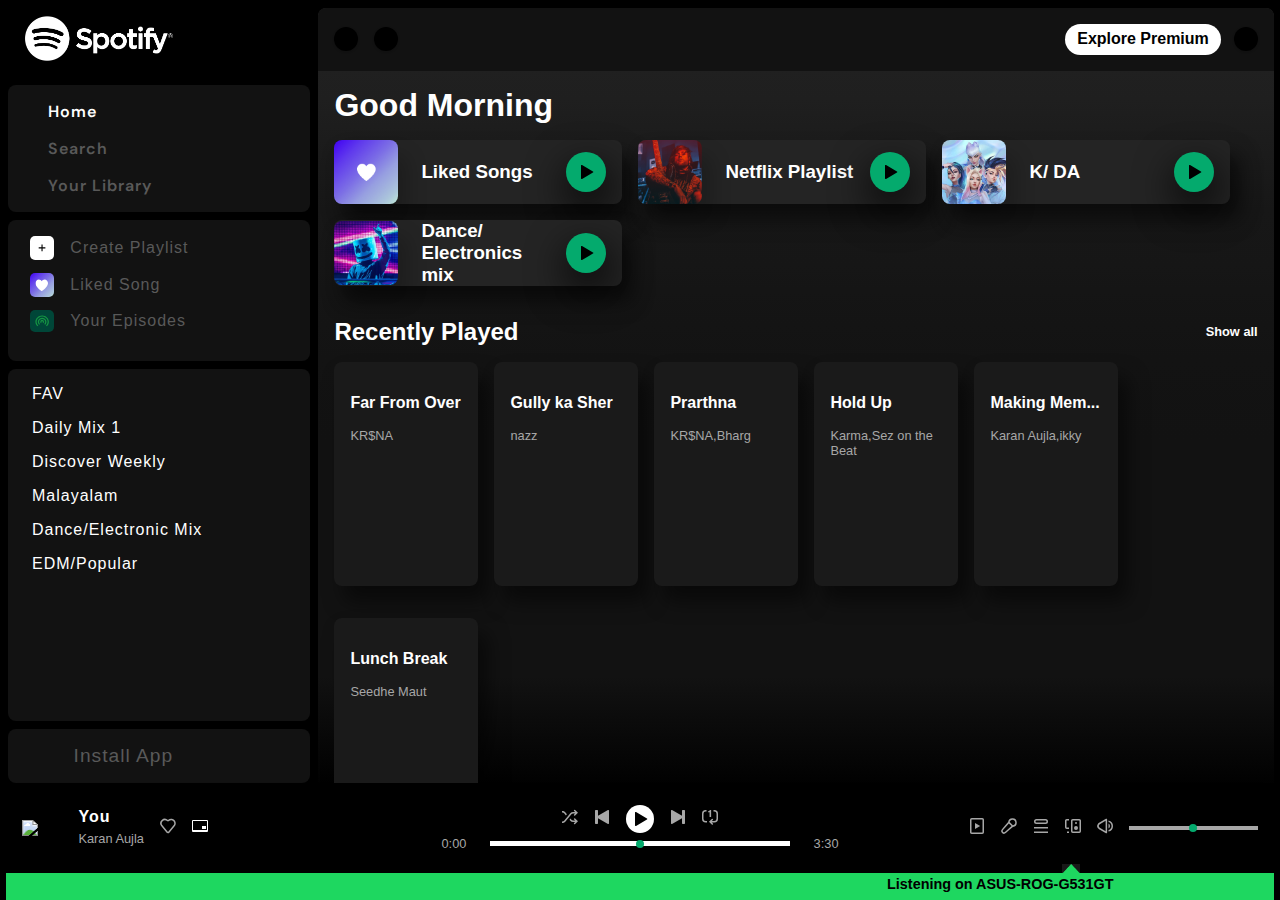
==== commit 29a67ffd: "Update index.html" ====
--- a/index.html
+++ b/index.html
@@ -5,7 +5,7 @@
     <meta name="viewport" content="width=device-width, initial-scale=1.0" />
     <title>Spotify</title>
     <link rel="stylesheet" href="style.css" />
-    <link rel="shortcut icon" href="Spotify_icon.svg.png" type="image/x-icon" />
+    <link rel="shortcut icon" href="https://cdn-icons-png.flaticon.com/128/174/174872.png" type="image/x-icon" />
     <script
       src="https://kit.fontawesome.com/13fd0d938f.js"
       crossorigin="anonymous"
@@ -120,11 +120,11 @@
             <div class="first-card-container">
               <div class="first-card">
                 <img
-                  src="https://i.scdn.co/image/ab67616d0000b273bb25239324c4e16ae01fda36"
+                  src="./Image/liked.png"
                   alt=""
                   class="first-card-img"
                 />
-                <h3>Making Memories</h3>
+                <h3>Liked Songs</h3>
                 <button class="first-card-btn">
                   <svg
                     fill="black"
@@ -144,11 +144,11 @@
               </div>
               <div class="first-card">
                 <img
-                  src="https://i.scdn.co/image/ab67616d0000b273843596e5677ecc71fee1c340"
+                  src="./Image/netflix.png"
                   alt=""
                   class="first-card-img"
                 />
-                <h3>Far From Over</h3>
+                <h3>Netflix Playlist</h3>
                 <button class="first-card-btn">
                   <svg
                     fill="black"
@@ -168,11 +168,11 @@
               </div>
               <div class="first-card">
                 <img
-                  src="	https://i.scdn.co/image/ab6761610000e5eb1a2c3546f7e454cb0cf90ec1"
+                  src="./Image/k-da.png"
                   alt=""
                   class="first-card-img"
                 />
-                <h3>Bhaktaaa</h3>
+                <h3>K/ DA</h3>
                 <button class="first-card-btn">
                   <svg
                     fill="black"
@@ -192,11 +192,11 @@
               </div>
               <div class="first-card">
                 <img
-                  src="https://i.scdn.co/image/ab67616d0000b273defc63c8c0517c687bd9982b"
+                  src="./Image/dance-mix.png"
                   alt=""
                   class="first-card-img"
                 />
-                <h3>Kaan Ke Neeche</h3>
+                <h3>Dance/ Electronics mix</h3>
                 <button class="first-card-btn">
                   <svg
                     fill="black"
